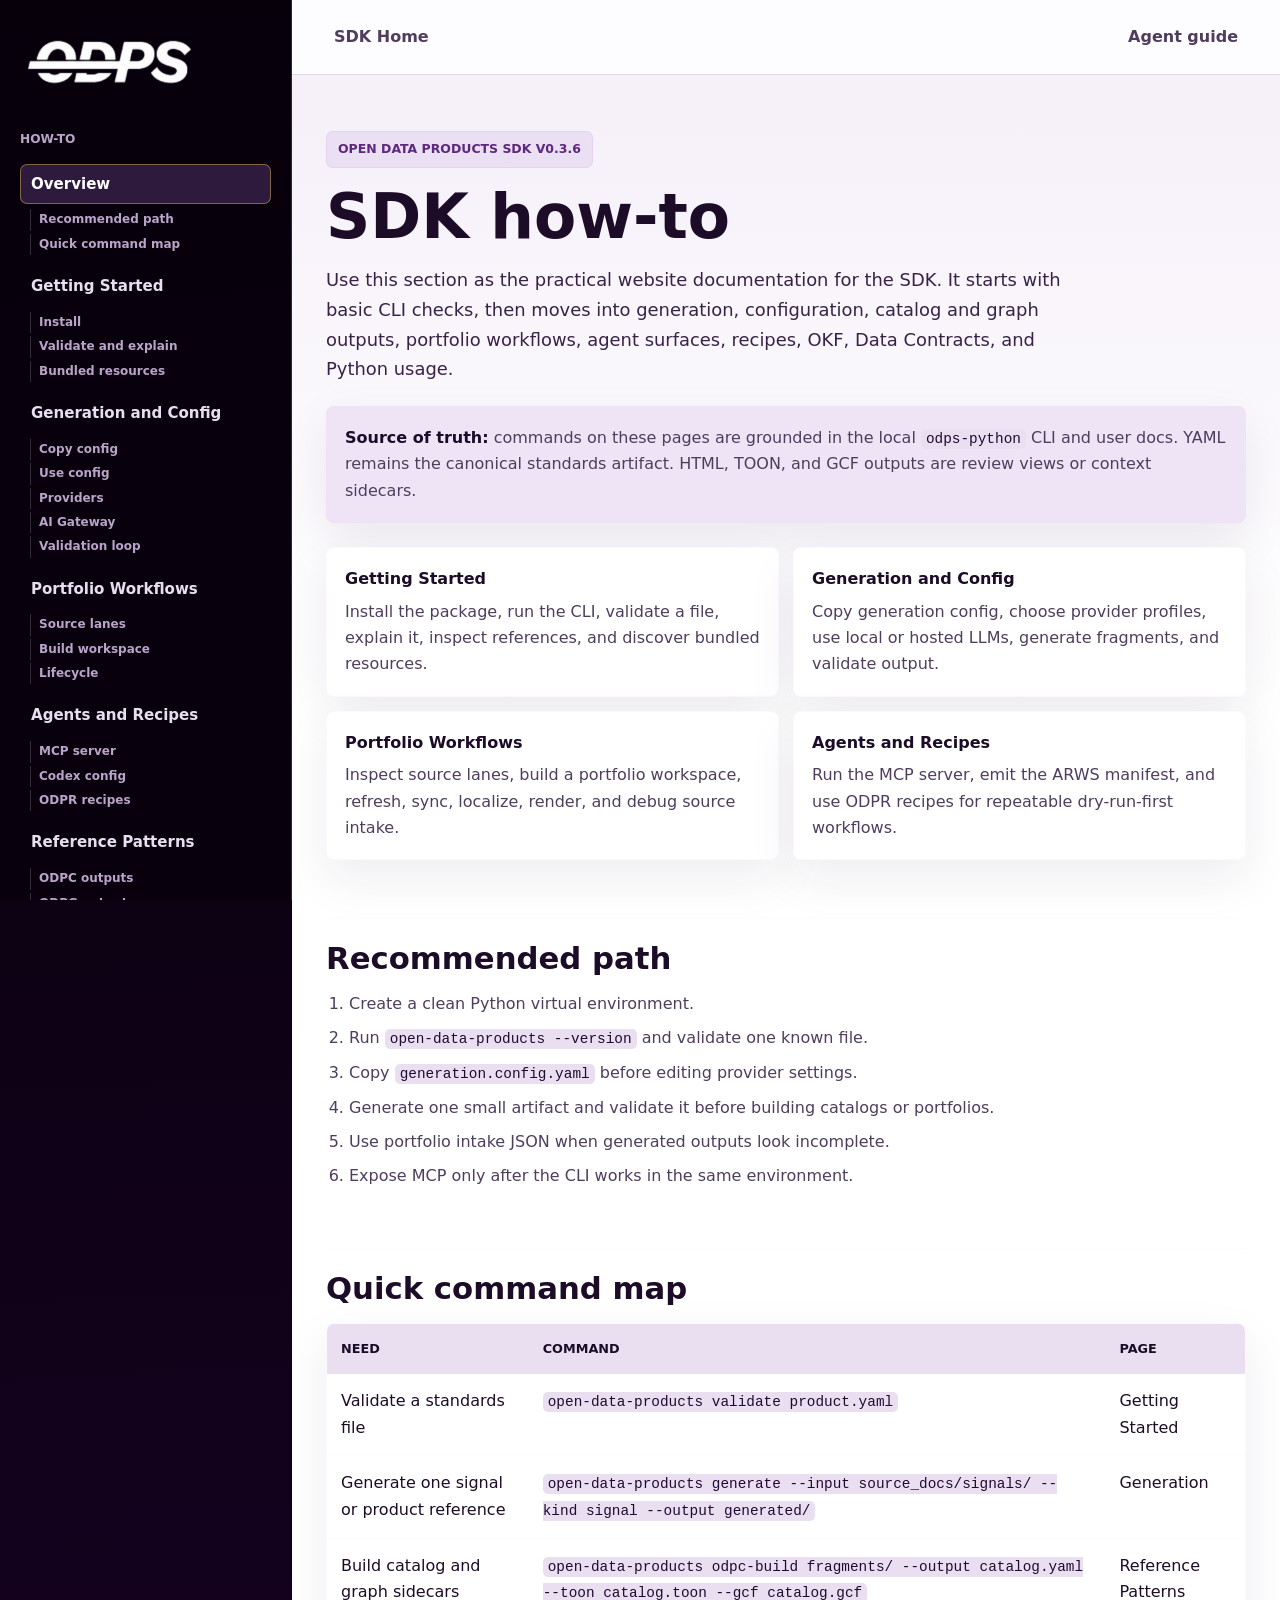
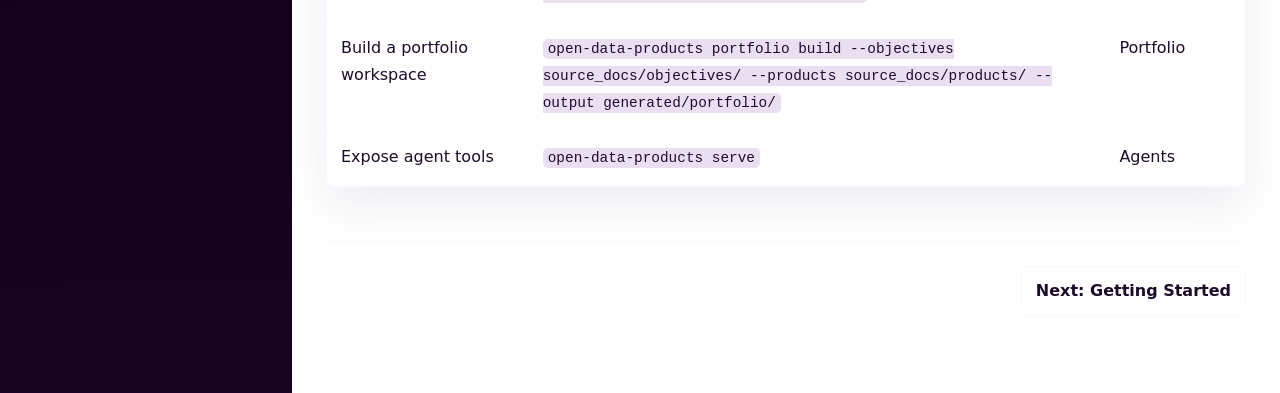
==== docs/index.html @ 3aeeb5f1 "Add SDK how-to documentation pages" ====
<!DOCTYPE html>
<html lang="en">
<head>
  <meta charset="UTF-8" />
  <meta name="viewport" content="width=device-width, initial-scale=1.0" />
  <title>Open Data Products SDK How-To | Overview</title>
  <meta name="description" content="Traditional documentation overview for the Open Data Products SDK with install, validation, generation, portfolio, agent, and reference paths." />
  <link rel="canonical" href="https://opendataproducts.org/sdk/docs/" />
  <link rel="stylesheet" href="styles.css" />
</head>
<body>
  <div class="docs-shell">
    <aside class="sidebar">
      <div class="sidebar-header">
        <a class="brand" href="../"><img src="../logo.png" alt="Open Data Products SDK" /></a>
        <button class="mobile-nav-toggle" type="button" aria-controls="docs-nav" aria-expanded="false">
          <span>Menu</span>
          <span class="hamburger" aria-hidden="true"><span></span><span></span><span></span></span>
        </button>
      </div>
      <div class="nav-group" id="docs-nav">
        <div class="nav-label">How-to</div>
        <div class="nav-section">
          <a class="nav-link active" href="index.html"><span class="nav-title">Overview</span></a>
          <div class="nav-subitems"><a href="index.html#recommended-path">Recommended path</a><a href="index.html#quick-command-map">Quick command map</a></div>
        </div>
        <div class="nav-section">
          <a class="nav-link" href="getting-started.html"><span class="nav-title">Getting Started</span></a>
          <div class="nav-subitems"><a href="getting-started.html#install">Install</a><a href="getting-started.html#validate-and-explain">Validate and explain</a><a href="getting-started.html#bundled-resources">Bundled resources</a></div>
        </div>
        <div class="nav-section">
          <a class="nav-link" href="generation.html"><span class="nav-title">Generation and Config</span></a>
          <div class="nav-subitems"><a href="generation.html#copy-config-and-prompts">Copy config</a><a href="generation.html#use-copied-config">Use config</a><a href="generation.html#provider-configuration">Providers</a><a href="generation.html#ai-gateway">AI Gateway</a><a href="generation.html#validation-loop">Validation loop</a></div>
        </div>
        <div class="nav-section">
          <a class="nav-link" href="portfolio.html"><span class="nav-title">Portfolio Workflows</span></a>
          <div class="nav-subitems"><a href="portfolio.html#source-lane-layout">Source lanes</a><a href="portfolio.html#build-first-workspace">Build workspace</a><a href="portfolio.html#lifecycle-commands">Lifecycle</a></div>
        </div>
        <div class="nav-section">
          <a class="nav-link" href="agents.html"><span class="nav-title">Agents and Recipes</span></a>
          <div class="nav-subitems"><a href="agents.html#mcp-server">MCP server</a><a href="agents.html#codex-configuration">Codex config</a><a href="agents.html#odpr-recipes">ODPR recipes</a></div>
        </div>
        <div class="nav-section">
          <a class="nav-link" href="reference.html"><span class="nav-title">Reference Patterns</span></a>
          <div class="nav-subitems"><a href="reference.html#odpc-catalog-outputs">ODPC outputs</a><a href="reference.html#odpg-graph-outputs">ODPG outputs</a><a href="reference.html#data-contract-workflows">Data Contracts</a></div>
        </div>
      </div>
    </aside>
    <div class="main">
      <div class="topbar">
        <a href="../">SDK Home</a>
        <a href="../llms.txt">Agent guide</a>
      </div>
      <main class="content">
        <span class="eyebrow">Open Data Products SDK v0.3.6</span>
        <h1>SDK how-to</h1>
        <p class="lead">Use this section as the practical website documentation for the SDK. It starts with basic CLI checks, then moves into generation, configuration, catalog and graph outputs, portfolio workflows, agent surfaces, recipes, OKF, Data Contracts, and Python usage.</p>

        <div class="callout">
          <p><strong>Source of truth:</strong> commands on these pages are grounded in the local <code>odps-python</code> CLI and user docs. YAML remains the canonical standards artifact. HTML, TOON, and GCF outputs are review views or context sidecars.</p>
        </div>

        <div class="cards">
          <a class="card" href="getting-started.html">
            <strong>Getting Started</strong>
            <p>Install the package, run the CLI, validate a file, explain it, inspect references, and discover bundled resources.</p>
          </a>
          <a class="card" href="generation.html">
            <strong>Generation and Config</strong>
            <p>Copy generation config, choose provider profiles, use local or hosted LLMs, generate fragments, and validate output.</p>
          </a>
          <a class="card" href="portfolio.html">
            <strong>Portfolio Workflows</strong>
            <p>Inspect source lanes, build a portfolio workspace, refresh, sync, localize, render, and debug source intake.</p>
          </a>
          <a class="card" href="agents.html">
            <strong>Agents and Recipes</strong>
            <p>Run the MCP server, emit the ARWS manifest, and use ODPR recipes for repeatable dry-run-first workflows.</p>
          </a>
        </div>

        <h2 id="recommended-path">Recommended path</h2>
        <ol>
          <li>Create a clean Python virtual environment.</li>
          <li>Run <code>open-data-products --version</code> and validate one known file.</li>
          <li>Copy <code>generation.config.yaml</code> before editing provider settings.</li>
          <li>Generate one small artifact and validate it before building catalogs or portfolios.</li>
          <li>Use portfolio intake JSON when generated outputs look incomplete.</li>
          <li>Expose MCP only after the CLI works in the same environment.</li>
        </ol>

        <h2 id="quick-command-map">Quick command map</h2>
        <div class="table-wrap">
          <table>
            <thead>
              <tr>
                <th>Need</th>
                <th>Command</th>
                <th>Page</th>
              </tr>
            </thead>
            <tbody>
              <tr>
                <td>Validate a standards file</td>
                <td><code>open-data-products validate product.yaml</code></td>
                <td><a href="getting-started.html">Getting Started</a></td>
              </tr>
              <tr>
                <td>Generate one signal or product reference</td>
                <td><code>open-data-products generate --input source_docs/signals/ --kind signal --output generated/</code></td>
                <td><a href="generation.html">Generation</a></td>
              </tr>
              <tr>
                <td>Build catalog and graph sidecars</td>
                <td><code>open-data-products odpc-build fragments/ --output catalog.yaml --toon catalog.toon --gcf catalog.gcf</code></td>
                <td><a href="reference.html">Reference Patterns</a></td>
              </tr>
              <tr>
                <td>Build a portfolio workspace</td>
                <td><code>open-data-products portfolio build --objectives source_docs/objectives/ --products source_docs/products/ --output generated/portfolio/</code></td>
                <td><a href="portfolio.html">Portfolio</a></td>
              </tr>
              <tr>
                <td>Expose agent tools</td>
                <td><code>open-data-products serve</code></td>
                <td><a href="agents.html">Agents</a></td>
              </tr>
            </tbody>
          </table>
        </div>

        <nav class="pager" aria-label="Next page">
          <span></span>
          <a href="getting-started.html">Next: Getting Started</a>
        </nav>
      </main>
    </div>
  </div>
  <script src="nav.js"></script>
</body>
</html>
---- docs/styles.css ----
:root {
  --bg: #170222;
  --panel: #241031;
  --panel-soft: #321947;
  --panel-dark: #0b0011;
  --text: #ffffff;
  --muted: #e7dff0;
  --quiet: #baa4c9;
  --line: rgba(236, 222, 246, 0.18);
  --gold: #ffd84d;
  --rose: #d7b6e8;
  --violet-soft: #eadff1;
  --content-bg: #f4eef8;
  --content-panel: #ffffff;
  --content-panel-soft: #fbf7fd;
  --content-text: #1c0c28;
  --content-muted: #4f3d5e;
  --content-line: rgba(43, 13, 59, 0.15);
}

* {
  box-sizing: border-box;
  margin: 0;
  padding: 0;
}

html {
  scroll-behavior: smooth;
}

body {
  min-height: 100vh;
  font-family: Inter, ui-sans-serif, system-ui, -apple-system, BlinkMacSystemFont, "Segoe UI", sans-serif;
  background:
    linear-gradient(180deg, rgba(3, 0, 6, 0.92), rgba(23, 2, 34, 0.98)),
    url("../images/hero-sdk-agents.png") top right / 980px auto no-repeat,
    linear-gradient(145deg, #030006 0%, #170222 50%, #2a0a3c 100%);
  color: var(--text);
  line-height: 1.65;
}

a {
  color: inherit;
  text-decoration: none;
}

code,
pre {
  font-family: "SFMono-Regular", Consolas, "Liberation Mono", monospace;
}

.docs-shell {
  display: grid;
  grid-template-columns: 292px minmax(0, 1fr);
  min-height: 100vh;
}

.sidebar {
  position: sticky;
  top: 0;
  height: 100vh;
  padding: 28px 20px;
  border-right: 1px solid var(--line);
  background: rgba(9, 0, 13, 0.86);
  overflow-y: auto;
}

.brand {
  display: block;
  margin-bottom: 28px;
}

.brand img {
  width: 178px;
  height: auto;
}

.mobile-nav-toggle {
  display: none;
  align-items: center;
  justify-content: space-between;
  gap: 12px;
  width: 100%;
  min-height: 44px;
  padding: 10px 12px;
  border: 1px solid rgba(255, 216, 77, 0.34);
  border-radius: 8px;
  background: rgba(63, 37, 81, 0.72);
  color: #ffffff;
  font: inherit;
  font-size: 0.94rem;
  font-weight: 850;
  cursor: pointer;
}

.hamburger {
  position: relative;
  width: 22px;
  height: 16px;
}

.hamburger span {
  position: absolute;
  left: 0;
  width: 100%;
  height: 2px;
  border-radius: 999px;
  background: #ffffff;
  transition: transform 0.18s ease, opacity 0.18s ease, top 0.18s ease;
}

.hamburger span:nth-child(1) {
  top: 0;
}

.hamburger span:nth-child(2) {
  top: 7px;
}

.hamburger span:nth-child(3) {
  top: 14px;
}

.sidebar[data-open="true"] .hamburger span:nth-child(1) {
  top: 7px;
  transform: rotate(45deg);
}

.sidebar[data-open="true"] .hamburger span:nth-child(2) {
  opacity: 0;
}

.sidebar[data-open="true"] .hamburger span:nth-child(3) {
  top: 7px;
  transform: rotate(-45deg);
}

.nav-group {
  display: grid;
  gap: 11px;
  margin: 22px 0;
  scrollbar-width: none;
}

.nav-group::-webkit-scrollbar {
  display: none;
}

.nav-label {
  margin-bottom: 4px;
  color: var(--quiet);
  font-size: 0.76rem;
  font-weight: 850;
  text-transform: uppercase;
}

.nav-section {
  display: grid;
  gap: 5px;
}

.nav-link {
  display: block;
  padding: 10px 10px;
  border: 1px solid transparent;
  border-radius: 7px;
  color: var(--muted);
}

.nav-title {
  display: block;
}

.nav-title {
  color: inherit;
  font-size: 0.94rem;
  font-weight: 800;
  line-height: 1.25;
}

.nav-subitems {
  display: grid;
  gap: 3px;
  padding-left: 10px;
}

.nav-subitems a {
  display: block;
  padding: 3px 8px;
  border-left: 1px solid rgba(236, 222, 246, 0.2);
  color: var(--quiet);
  font-size: 0.75rem;
  font-weight: 650;
  line-height: 1.28;
}

.nav-subitems a:hover {
  border-left-color: rgba(255, 216, 77, 0.58);
  color: #ffffff;
}

.nav-link:hover,
.nav-link.active {
  border-color: rgba(255, 216, 77, 0.4);
  background: rgba(63, 37, 81, 0.72);
  color: #ffffff;
}

.main {
  min-width: 0;
  background: linear-gradient(180deg, var(--content-bg), #ffffff 44rem);
  color: var(--content-text);
}

.topbar {
  display: flex;
  align-items: center;
  justify-content: space-between;
  gap: 20px;
  padding: 24px 42px;
  border-bottom: 1px solid var(--content-line);
  background: rgba(255, 255, 255, 0.84);
}

.topbar a {
  color: var(--content-muted);
  font-weight: 800;
}

.topbar a:hover {
  color: var(--gold);
}

.content {
  width: min(920px, calc(100% - 56px));
  margin: 0 auto;
  padding: 56px 0 76px;
}

.eyebrow {
  display: inline-flex;
  width: fit-content;
  margin-bottom: 18px;
  padding: 7px 11px;
  border: 1px solid rgba(215, 182, 232, 0.32);
  border-radius: 7px;
  background: rgba(123, 44, 191, 0.09);
  color: #5d287d;
  font-size: 0.78rem;
  font-weight: 850;
  text-transform: uppercase;
}

h1 {
  max-width: 840px;
  margin-bottom: 18px;
  font-size: clamp(2.35rem, 4.8vw, 4.1rem);
  line-height: 1;
  letter-spacing: 0;
}

h2 {
  margin-top: 58px;
  margin-bottom: 15px;
  padding-top: 22px;
  border-top: 1px solid rgba(236, 222, 246, 0.12);
  font-size: clamp(1.5rem, 2.4vw, 2.35rem);
  line-height: 1.12;
  letter-spacing: 0;
}

h3 {
  margin-top: 26px;
  margin-bottom: 10px;
  font-size: 1.16rem;
  line-height: 1.25;
}

p,
li {
  color: var(--content-muted);
}

p + p {
  margin-top: 12px;
}

ul,
ol {
  padding-left: 23px;
}

li + li {
  margin-top: 8px;
}

.lead {
  max-width: 760px;
  color: #382347;
  font-size: 1.12rem;
}

.cards {
  display: grid;
  grid-template-columns: repeat(2, minmax(0, 1fr));
  gap: 14px;
  margin-top: 24px;
}

.card,
.callout,
.code-panel,
.table-wrap {
  border: 1px solid var(--line);
  border-radius: 8px;
  background: var(--content-panel);
  box-shadow: 0 18px 48px rgba(43, 13, 59, 0.08);
}

.card,
.callout {
  padding: 18px;
}

.card strong {
  display: block;
  margin-bottom: 6px;
  color: var(--content-text);
}

.callout {
  margin: 22px 0;
  background: #efe3f6;
}

.callout strong {
  color: var(--content-text);
}

.code-panel {
  margin: 18px 0 26px;
  overflow: hidden;
  background: var(--panel-dark);
}

.code-title {
  display: flex;
  justify-content: space-between;
  gap: 12px;
  padding: 11px 15px;
  border-bottom: 1px solid rgba(236, 222, 246, 0.14);
  color: var(--rose);
  font-size: 0.76rem;
  font-weight: 850;
  text-transform: uppercase;
}

pre {
  overflow-x: auto;
  padding: 17px;
  color: #f6ecfb;
  font-size: 0.88rem;
  line-height: 1.62;
  white-space: pre;
}

.comment {
  color: var(--quiet);
}

p code,
li code,
td code {
  padding: 2px 5px;
  border-radius: 5px;
  background: #eadff1;
  color: #210a2f;
  font-size: 0.9em;
}

.table-wrap {
  margin: 18px 0 26px;
  overflow-x: auto;
}

table {
  width: 100%;
  min-width: 720px;
  border-collapse: collapse;
}

th,
td {
  padding: 14px;
  border-bottom: 1px solid rgba(236, 222, 246, 0.14);
  text-align: left;
  vertical-align: top;
}

th {
  color: var(--content-text);
  background: #eadff1;
  font-size: 0.8rem;
  text-transform: uppercase;
}

.pager {
  display: flex;
  justify-content: space-between;
  gap: 16px;
  margin-top: 54px;
  padding-top: 24px;
  border-top: 1px solid var(--line);
}

.pager a {
  display: inline-flex;
  padding: 11px 14px;
  border: 1px solid var(--line);
  border-radius: 7px;
  background: var(--content-panel);
  color: var(--content-text);
  font-weight: 850;
}

.pager a:hover {
  border-color: rgba(255, 216, 77, 0.48);
  color: var(--gold);
}

@media (max-width: 920px) {
  .docs-shell {
    grid-template-columns: 1fr;
  }

  .sidebar {
    position: relative;
    height: auto;
    padding: 24px 20px;
    overflow: visible;
  }

  .sidebar-header {
    display: flex;
    align-items: center;
    justify-content: space-between;
    gap: 16px;
    margin-bottom: 0;
  }

  .brand {
    margin-bottom: 0;
  }

  .mobile-nav-toggle {
    display: inline-flex;
    max-width: 160px;
  }

  .nav-group {
    position: absolute;
    z-index: 20;
    top: calc(100% - 10px);
    left: 20px;
    right: 20px;
    grid-template-columns: repeat(2, minmax(0, 1fr));
    margin: 0;
    padding: 16px;
    border: 1px solid rgba(255, 216, 77, 0.22);
    border-radius: 8px;
    background: #0b0011;
    box-shadow: 0 24px 54px rgba(12, 0, 18, 0.42);
    max-height: min(72vh, 560px);
    overflow-y: auto;
  }

  .nav-label {
    grid-column: 1 / -1;
  }

  .sidebar[data-menu-ready="true"]:not([data-open="true"]) .nav-group {
    display: none;
  }

  .topbar {
    padding: 18px 24px;
  }

  .content {
    width: min(100% - 32px, 920px);
    padding-top: 42px;
  }
}

@media (max-width: 620px) {
  .nav-group,
  .cards {
    grid-template-columns: 1fr;
  }

  .topbar {
    align-items: flex-start;
    flex-direction: column;
  }

  .sidebar-header {
    align-items: center;
    flex-direction: row;
  }

  .mobile-nav-toggle {
    max-width: 154px;
  }

  h2 {
    margin-top: 44px;
  }

  pre {
    font-size: 0.8rem;
  }
}
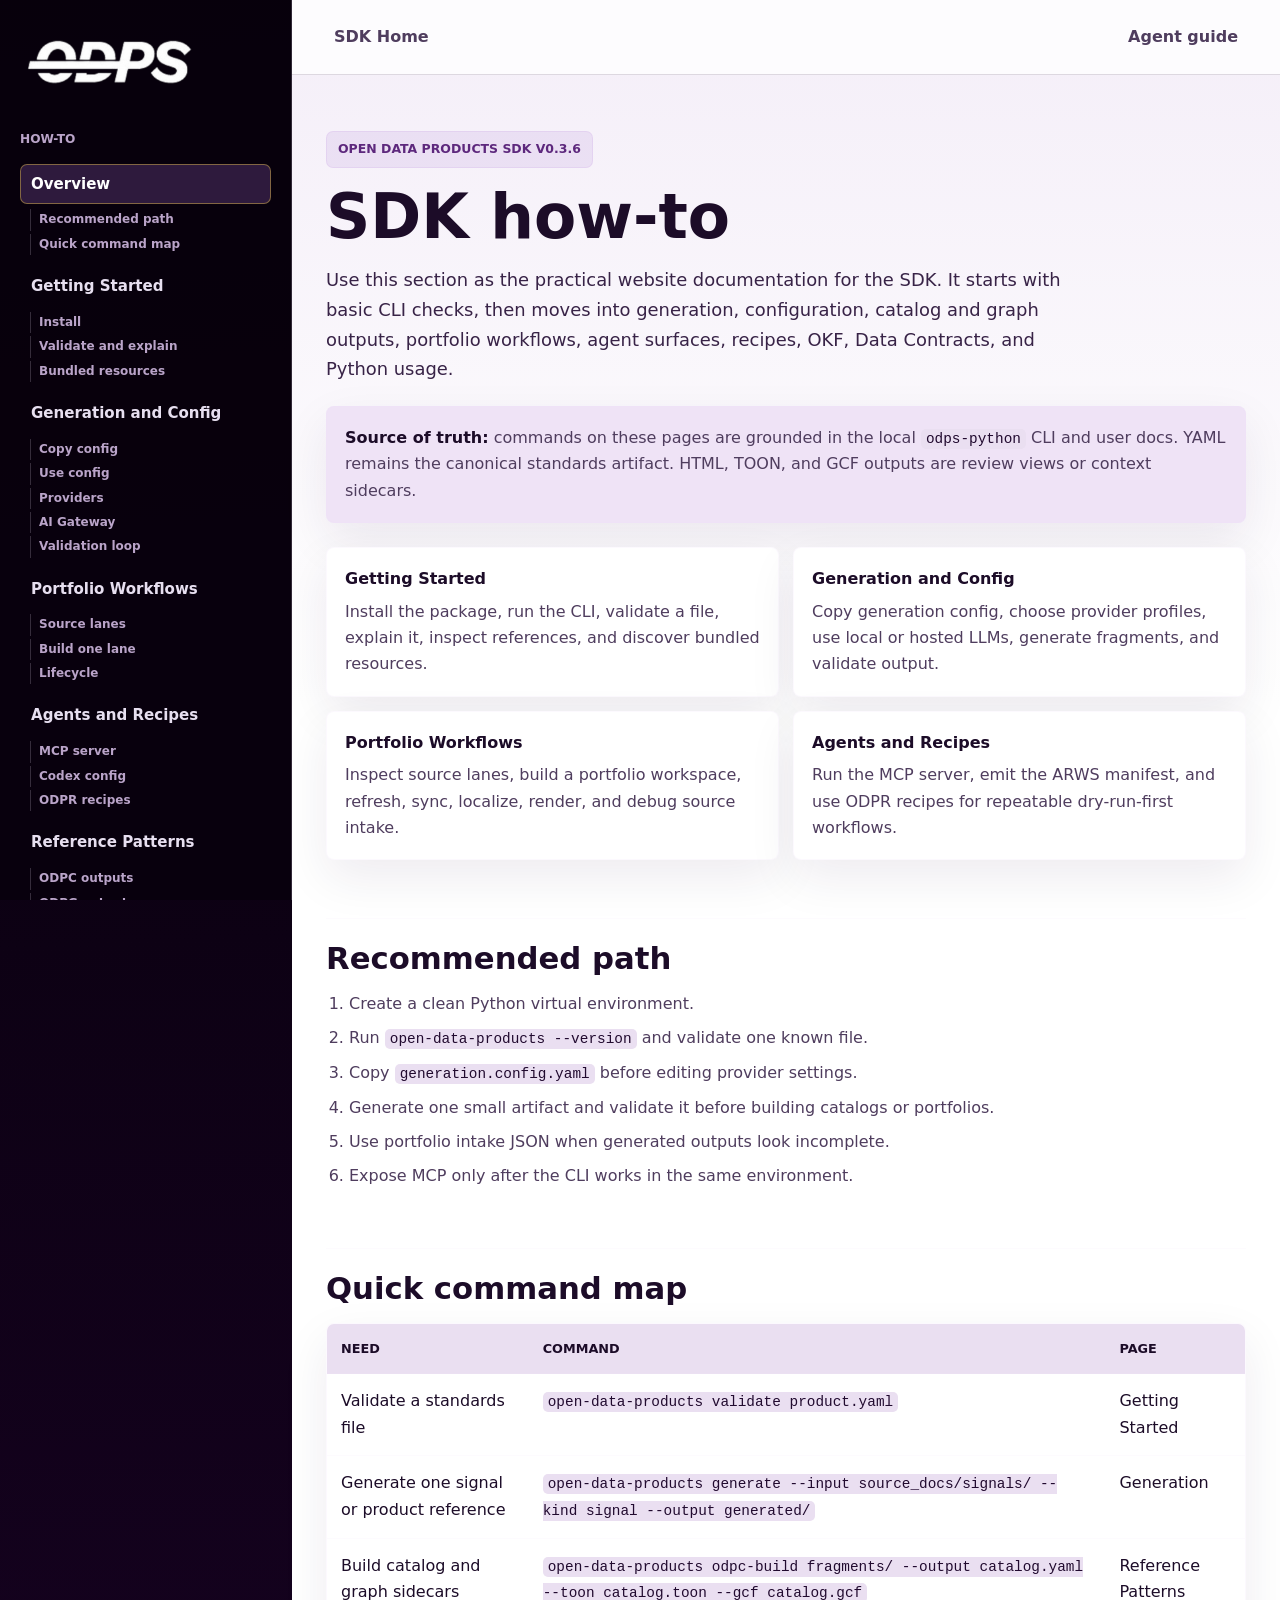
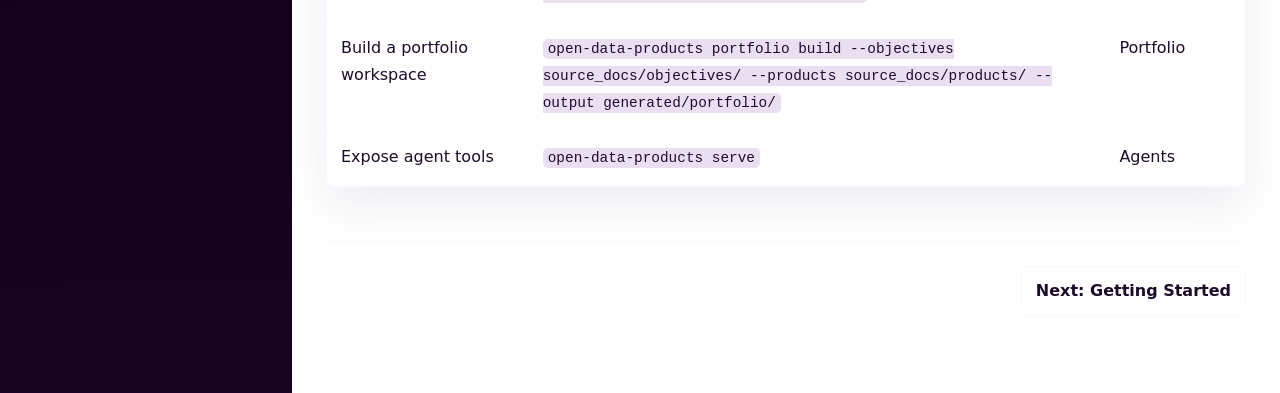
==== commit 10023f41: "Recommend one-lane portfolio workflow" ====
--- a/docs/index.html
+++ b/docs/index.html
@@ -34,7 +34,7 @@
         </div>
         <div class="nav-section">
           <a class="nav-link" href="portfolio.html"><span class="nav-title">Portfolio Workflows</span></a>
-          <div class="nav-subitems"><a href="portfolio.html#source-lane-layout">Source lanes</a><a href="portfolio.html#build-first-workspace">Build workspace</a><a href="portfolio.html#lifecycle-commands">Lifecycle</a></div>
+          <div class="nav-subitems"><a href="portfolio.html#source-lane-layout">Source lanes</a><a href="portfolio.html#build-first-workspace">Build one lane</a><a href="portfolio.html#lifecycle-commands">Lifecycle</a></div>
         </div>
         <div class="nav-section">
           <a class="nav-link" href="agents.html"><span class="nav-title">Agents and Recipes</span></a>
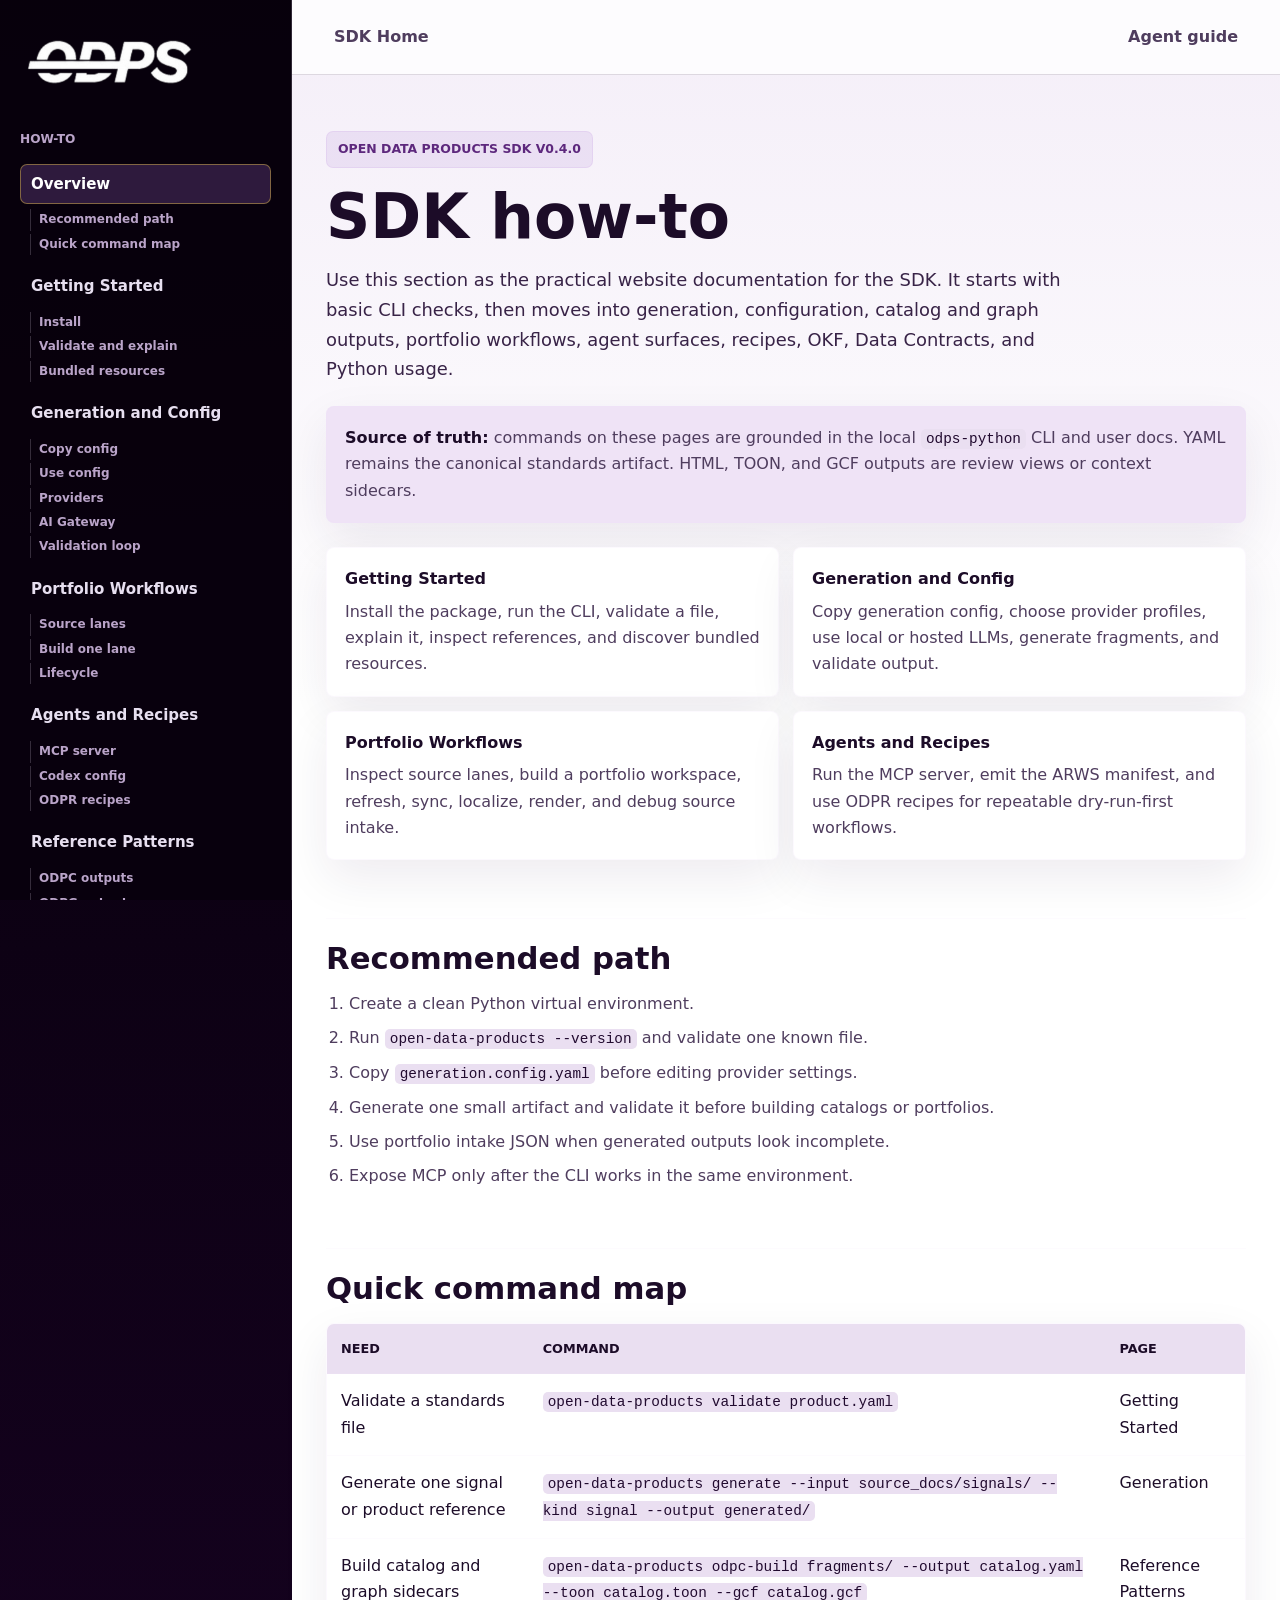
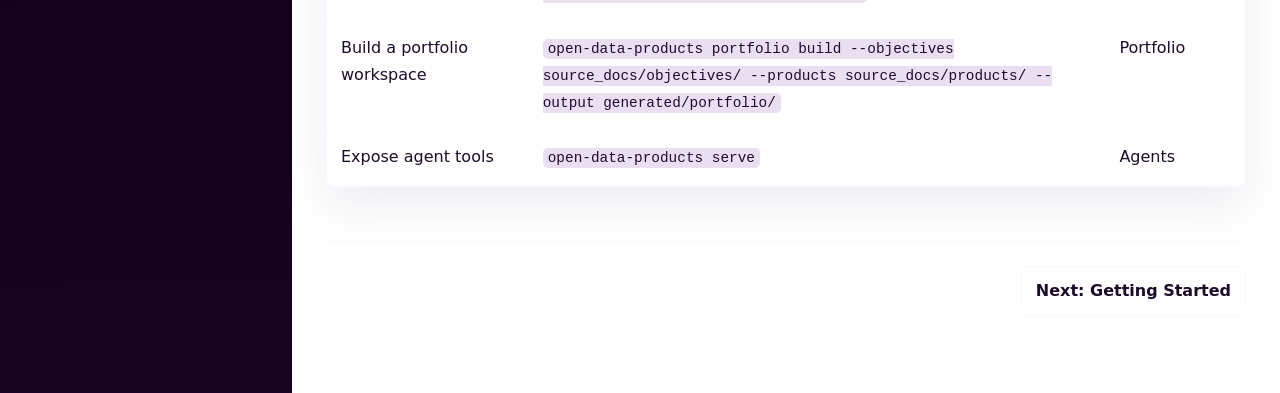
==== commit 600b7034: "Update website release to v0.4.0" ====
--- a/docs/index.html
+++ b/docs/index.html
@@ -52,7 +52,7 @@
         <a href="../llms.txt">Agent guide</a>
       </div>
       <main class="content">
-        <span class="eyebrow">Open Data Products SDK v0.3.6</span>
+        <span class="eyebrow">Open Data Products SDK v0.4.0</span>
         <h1>SDK how-to</h1>
         <p class="lead">Use this section as the practical website documentation for the SDK. It starts with basic CLI checks, then moves into generation, configuration, catalog and graph outputs, portfolio workflows, agent surfaces, recipes, OKF, Data Contracts, and Python usage.</p>
 
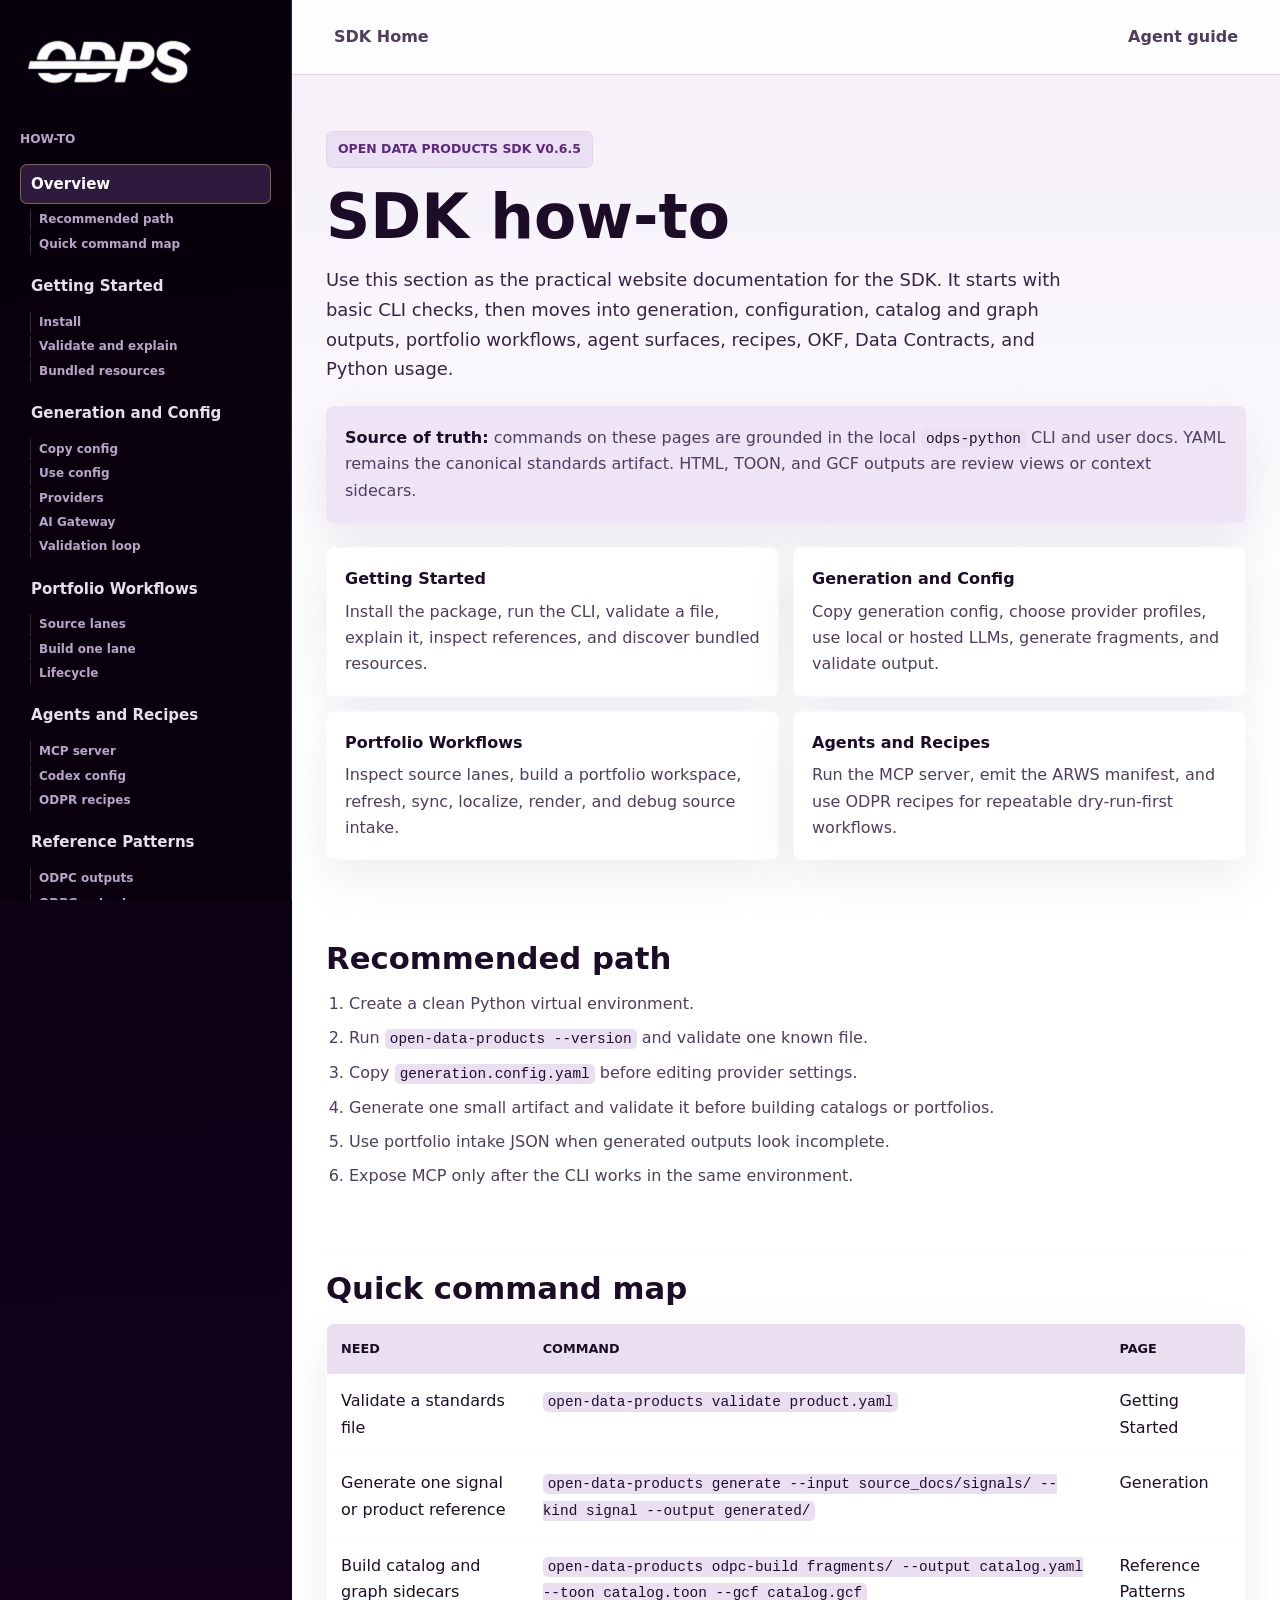
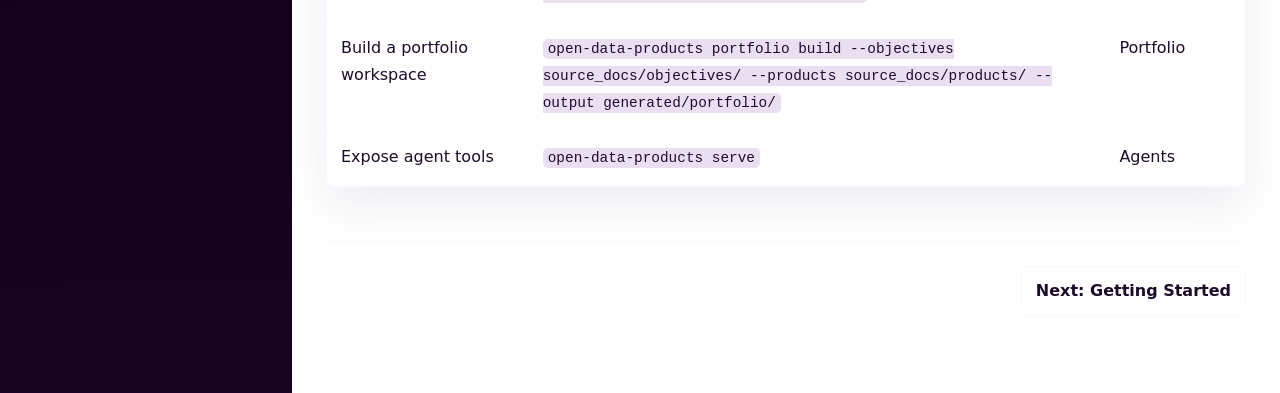
==== commit 761166a5: "Update SDK website release to v0.6.5" ====
--- a/docs/index.html
+++ b/docs/index.html
@@ -52,7 +52,7 @@
         <a href="../llms.txt">Agent guide</a>
       </div>
       <main class="content">
-        <span class="eyebrow">Open Data Products SDK v0.4.0</span>
+        <span class="eyebrow">Open Data Products SDK v0.6.5</span>
         <h1>SDK how-to</h1>
         <p class="lead">Use this section as the practical website documentation for the SDK. It starts with basic CLI checks, then moves into generation, configuration, catalog and graph outputs, portfolio workflows, agent surfaces, recipes, OKF, Data Contracts, and Python usage.</p>
 
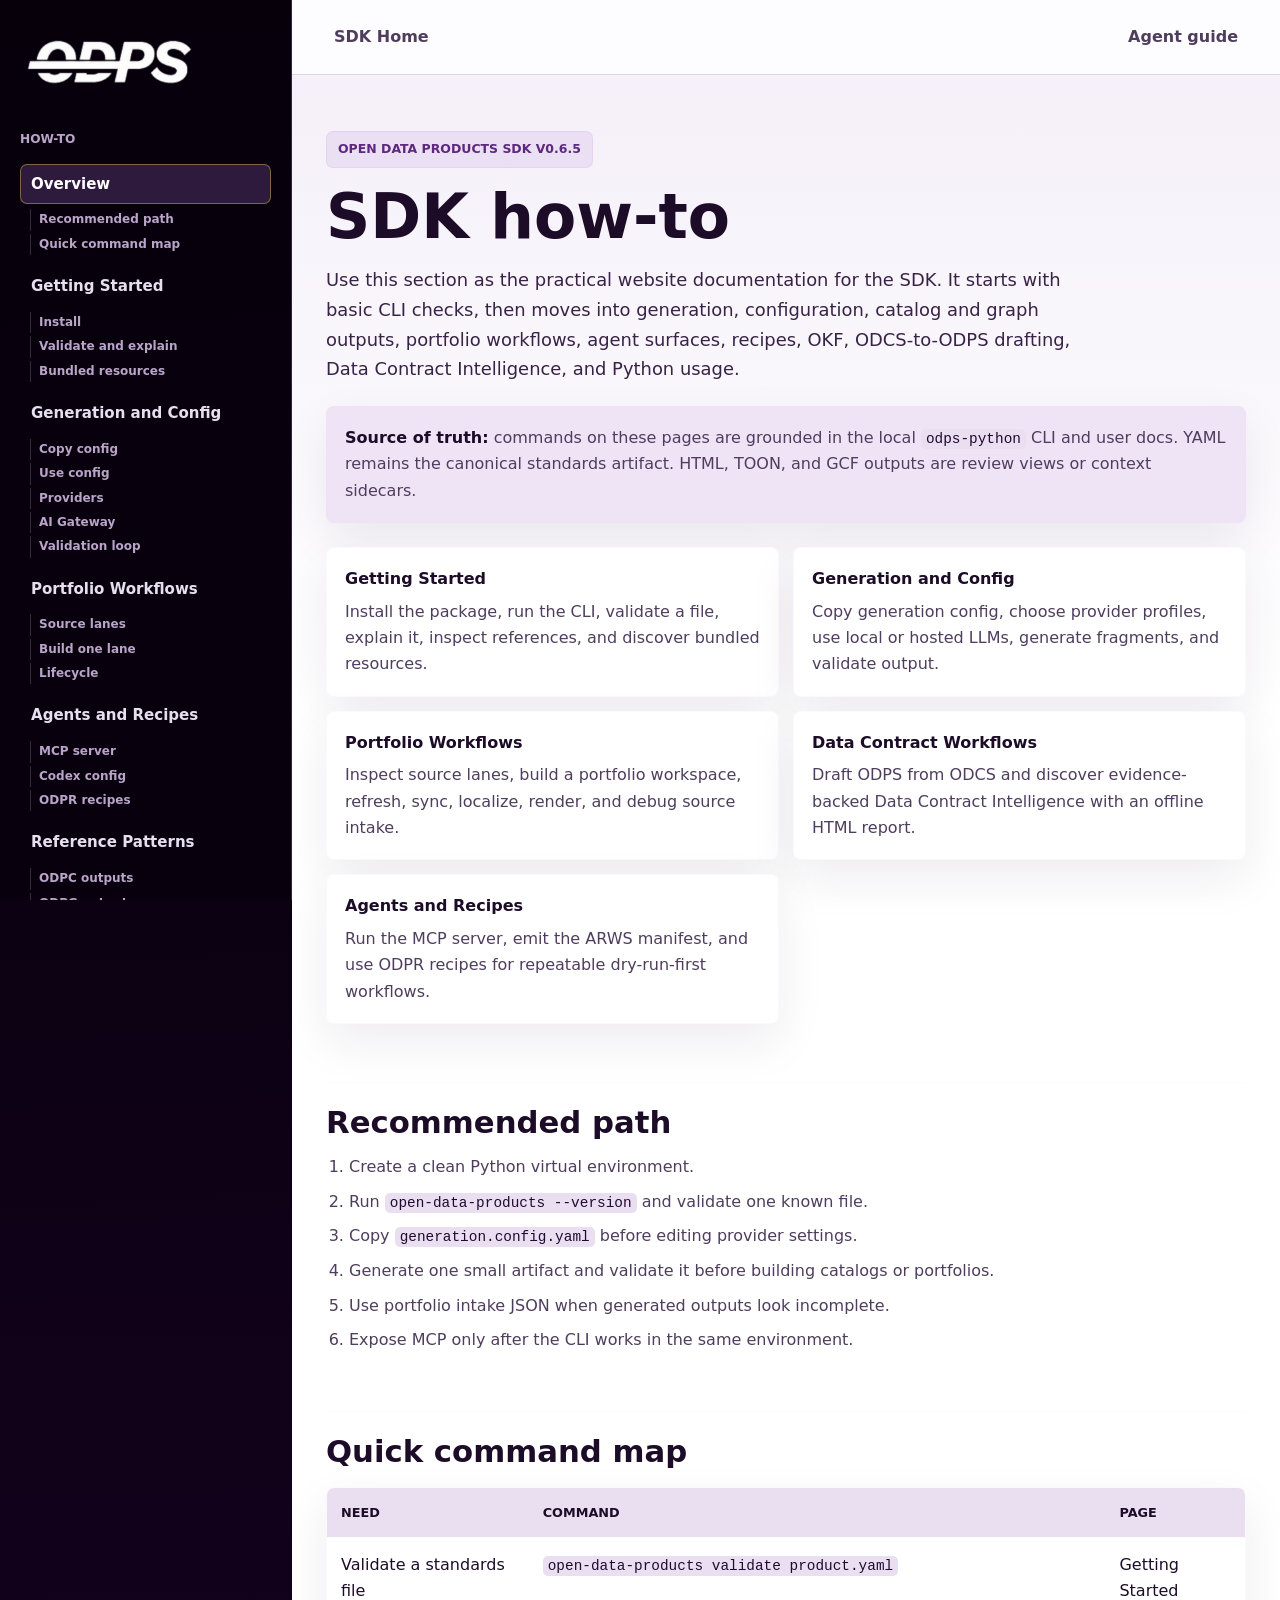
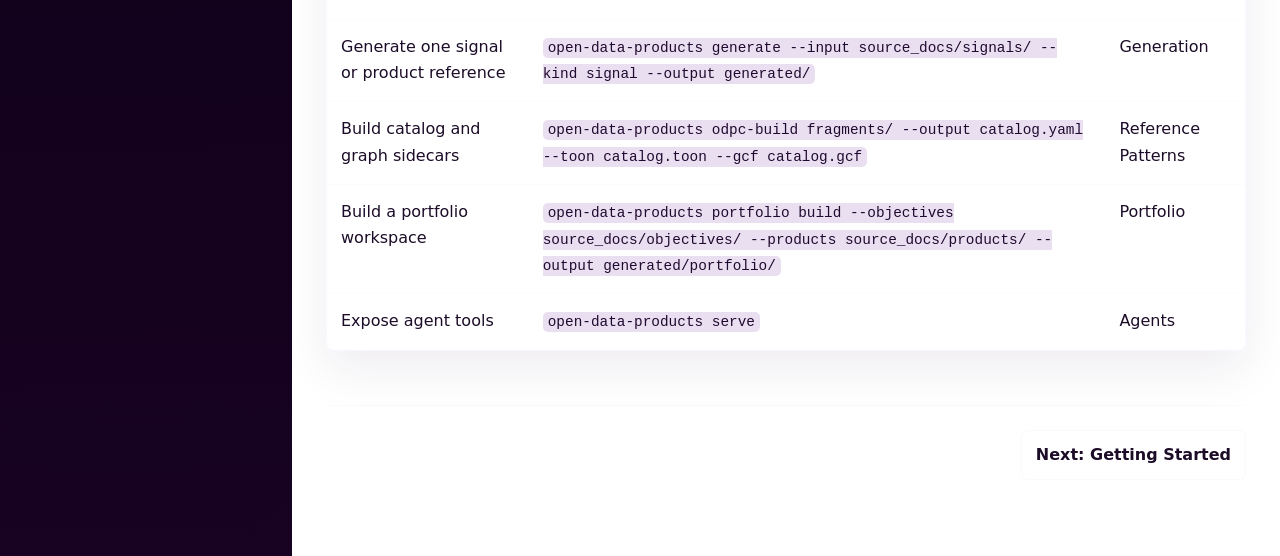
==== commit b549003c: "Document SDK contract intelligence workflows" ====
--- a/docs/index.html
+++ b/docs/index.html
@@ -54,7 +54,7 @@
       <main class="content">
         <span class="eyebrow">Open Data Products SDK v0.6.5</span>
         <h1>SDK how-to</h1>
-        <p class="lead">Use this section as the practical website documentation for the SDK. It starts with basic CLI checks, then moves into generation, configuration, catalog and graph outputs, portfolio workflows, agent surfaces, recipes, OKF, Data Contracts, and Python usage.</p>
+        <p class="lead">Use this section as the practical website documentation for the SDK. It starts with basic CLI checks, then moves into generation, configuration, catalog and graph outputs, portfolio workflows, agent surfaces, recipes, OKF, ODCS-to-ODPS drafting, Data Contract Intelligence, and Python usage.</p>
 
         <div class="callout">
           <p><strong>Source of truth:</strong> commands on these pages are grounded in the local <code>odps-python</code> CLI and user docs. YAML remains the canonical standards artifact. HTML, TOON, and GCF outputs are review views or context sidecars.</p>
@@ -72,6 +72,10 @@
           <a class="card" href="portfolio.html">
             <strong>Portfolio Workflows</strong>
             <p>Inspect source lanes, build a portfolio workspace, refresh, sync, localize, render, and debug source intake.</p>
+          </a>
+          <a class="card" href="reference.html#data-contract-workflows">
+            <strong>Data Contract Workflows</strong>
+            <p>Draft ODPS from ODCS and discover evidence-backed Data Contract Intelligence with an offline HTML report.</p>
           </a>
           <a class="card" href="agents.html">
             <strong>Agents and Recipes</strong>
